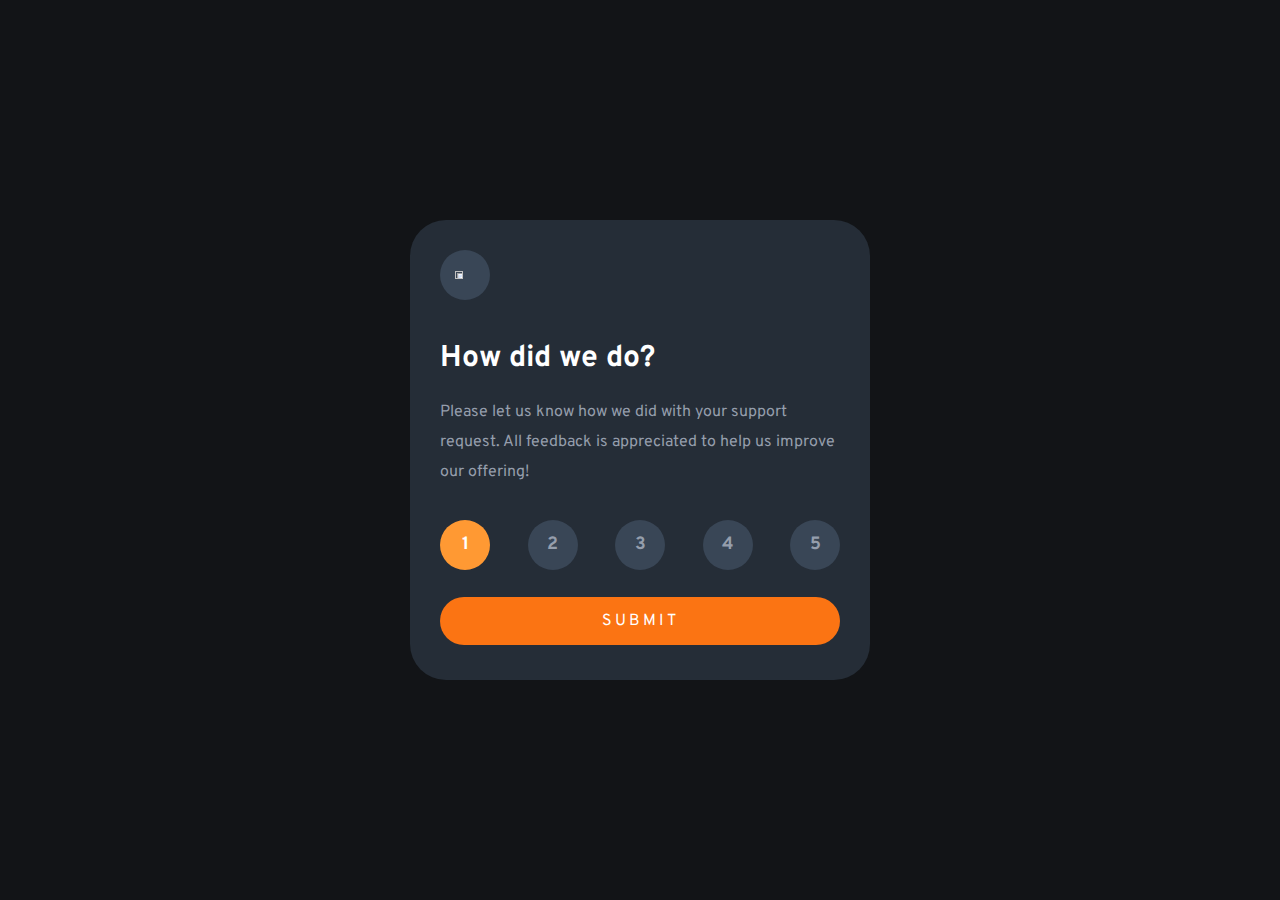
==== html/rate.html @ cef49f07 "yuh" ====
<!DOCTYPE html>
<head>
    <link href="https://fonts.googleapis.com/css2?family=Overpass:wght@400;700&display=swap" rel="stylesheet">
    <meta name="viewport" content="width=device-width,initial-scale=1,user-scalable=0">
    <link href="../css/rate/style.css" rel="stylesheet">
</head>
<body>
    <div id="MainFrame">
        <div id="Star">
            <img src="./assets/icon-star.svg" id="EPICSTAR">
        </div>
        <p id="Title">How did we do?</p>
        <p id="Desc">Please let us know how we did with your support request. All feedback is appreciated to help us improve our offering!</p>
        <div id="Ratings">
            <button id="Vote" class="vote" value=1 onclick="Clicked(this.value)" onmouseenter="onHover(this.value)" onmouseleave="RenderRating()">1</button>
            <button id="Vote" class="vote" value=2 onclick="Clicked(this.value)" onmouseenter="onHover(this.value)" onmouseleave="RenderRating()">2</button>
            <button id="Vote" class="vote" value=3 onclick="Clicked(this.value)" onmouseenter="onHover(this.value)" onmouseleave="RenderRating()">3</button>
            <button id="Vote" class="vote" value=4 onclick="Clicked(this.value)" onmouseenter="onHover(this.value)" onmouseleave="RenderRating()">4</button>
            <button id="Vote" class="vote" value=5 onclick="Clicked(this.value)" onmouseenter="onHover(this.value)" onmouseleave="RenderRating()">5</button>
        </div>
        <button id="Submit" value="submit" onclick="Submit()">SUBMIT</button>
    </div>
    <div id="CompletedFrame">
        <img id="ThxImg" src="./assets/illustration-thank-you.svg">
        <p id="Select">You selected X out of X</p>
        <p id="Title">Thank you!</p>
        <p id="Desc">We appreciate you taking the time to give a rating. If you ever need more support, don't hesitate to get in touch!</p>
    </div>
</body>
<script src="../js/rate.js"></script>
---- css/rate/style.css ----
* {
  margin: 0;
  padding: 0;
  font-family: "Overpass", sans-serif;
}

body {
  background-color: hsl(216deg, 12%, 8%);
}

#MainFrame {
  position: absolute;
  left: 50%;
  top: 50%;
  height: 400px;
  width: 400px;
  border-radius: 36px;
  transform: translate(-50%, -50%);
  background-color: hsl(213deg, 19%, 18%);
  padding: 30px;
  /*visibility:hidden;*/
}

#CompletedFrame {
  display: flex;
  align-items: center;
  flex-direction: column;
  position: absolute;
  left: 50%;
  top: 50%;
  height: 400px;
  width: 400px;
  border-radius: 36px;
  transform: translate(-50%, -50%);
  background-color: hsl(213deg, 19%, 18%);
  padding: 30px;
  visibility: hidden;
}
#CompletedFrame #ThxImg {
  padding-top: 15px;
}
#CompletedFrame #Desc {
  text-align: center;
  padding-top: -15px;
}
#CompletedFrame #Select {
  background-color: hsl(213deg, 20%, 28%);
  border-radius: 36px;
  color: hsl(25deg, 97%, 53%);
  font-weight: 400;
  font-size: 15px;
  width: 50%;
  height: 30px;
  text-align: center;
  margin-top: 20px;
  padding-top: 10px;
}
#CompletedFrame #Title {
  margin-top: 50px;
}

#Star {
  display: flex;
  justify-content: center;
  align-items: center;
  height: 50px;
  width: 50px;
  border-radius: 36px;
  background-color: hsl(213deg, 20%, 28%);
  margin-bottom: 10%;
}
#Star #EPICSTAR {
  height: 40%;
  width: 40%;
}

#Title {
  color: hsl(0deg, 0%, 100%);
  font-weight: 700;
  font-size: 30px;
  margin-bottom: 5%;
}

#Desc {
  font-weight: 400;
  color: hsl(217deg, 12%, 63%);
  margin-bottom: 5%;
  line-height: 30px;
}

#Ratings {
  display: flex;
  align-items: center;
  justify-content: space-between;
  height: 75px;
  width: 100%;
  margin-bottom: 15px;
}

#Submit {
  background-color: hsl(25deg, 97%, 53%);
  border-radius: 36px;
  border-width: 0px;
  letter-spacing: 3px;
  height: 12%;
  width: 100%;
  font-weight: 400;
  color: hsl(0deg, 0%, 100%);
  font-size: 16px;
}
#Submit:hover {
  background-color: hsl(0deg, 0%, 100%);
  color: hsl(25deg, 97%, 53%);
  cursor: pointer;
}

#Vote {
  width: 50px;
  height: 50px;
  border-radius: 36px;
  color: hsl(217deg, 12%, 63%);
  text-align: center;
  background-color: hsl(213deg, 20%, 28%);
  border-width: 0px;
  font-size: 18px;
  font-weight: 700;
  cursor: pointer;
  /*&:hover{
      background-color:$lightgrey;
      color:$white;
  }*/
}

@media screen and (max-width: 450px) {
  #MainFrame {
    width: 85%;
    height: auto;
    margin: auto;
  }
  #Submit {
    width: 100%;
    height: 50px;
  }
  #CompletedFrame {
    width: 85%;
    height: auto;
  }
}/*# sourceMappingURL=style.css.map */
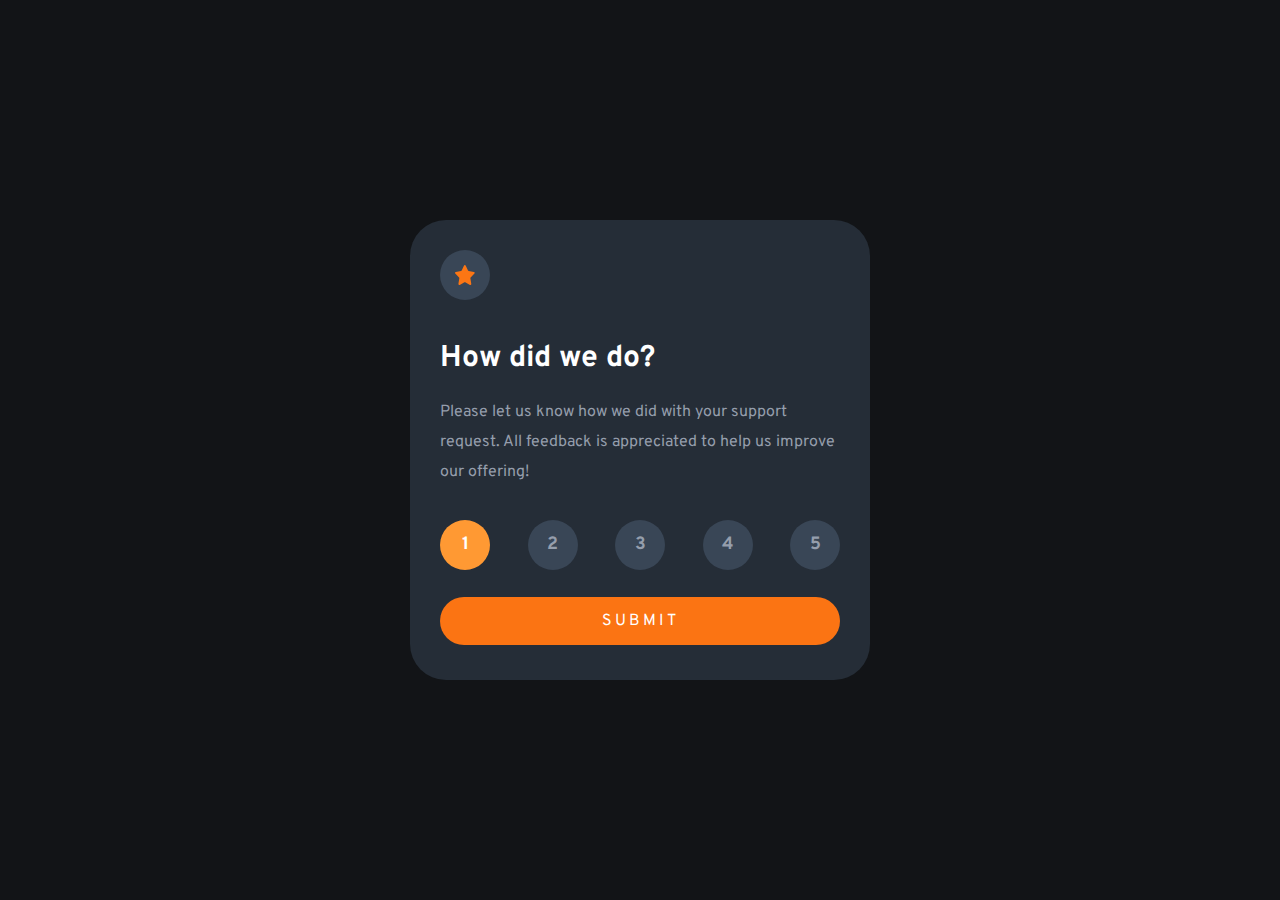
==== commit a82f24f9: "huge commit lmao" ====
--- a/html/rate.html
+++ b/html/rate.html
@@ -7,7 +7,7 @@
 <body>
     <div id="MainFrame">
         <div id="Star">
-            <img src="./assets/icon-star.svg" id="EPICSTAR">
+            <img src="../assets/rate/icon-star.svg" id="EPICSTAR">
         </div>
         <p id="Title">How did we do?</p>
         <p id="Desc">Please let us know how we did with your support request. All feedback is appreciated to help us improve our offering!</p>
@@ -21,7 +21,7 @@
         <button id="Submit" value="submit" onclick="Submit()">SUBMIT</button>
     </div>
     <div id="CompletedFrame">
-        <img id="ThxImg" src="./assets/illustration-thank-you.svg">
+        <img id="ThxImg" src="../assets/rate/illustration-thank-you.svg">
         <p id="Select">You selected X out of X</p>
         <p id="Title">Thank you!</p>
         <p id="Desc">We appreciate you taking the time to give a rating. If you ever need more support, don't hesitate to get in touch!</p>
